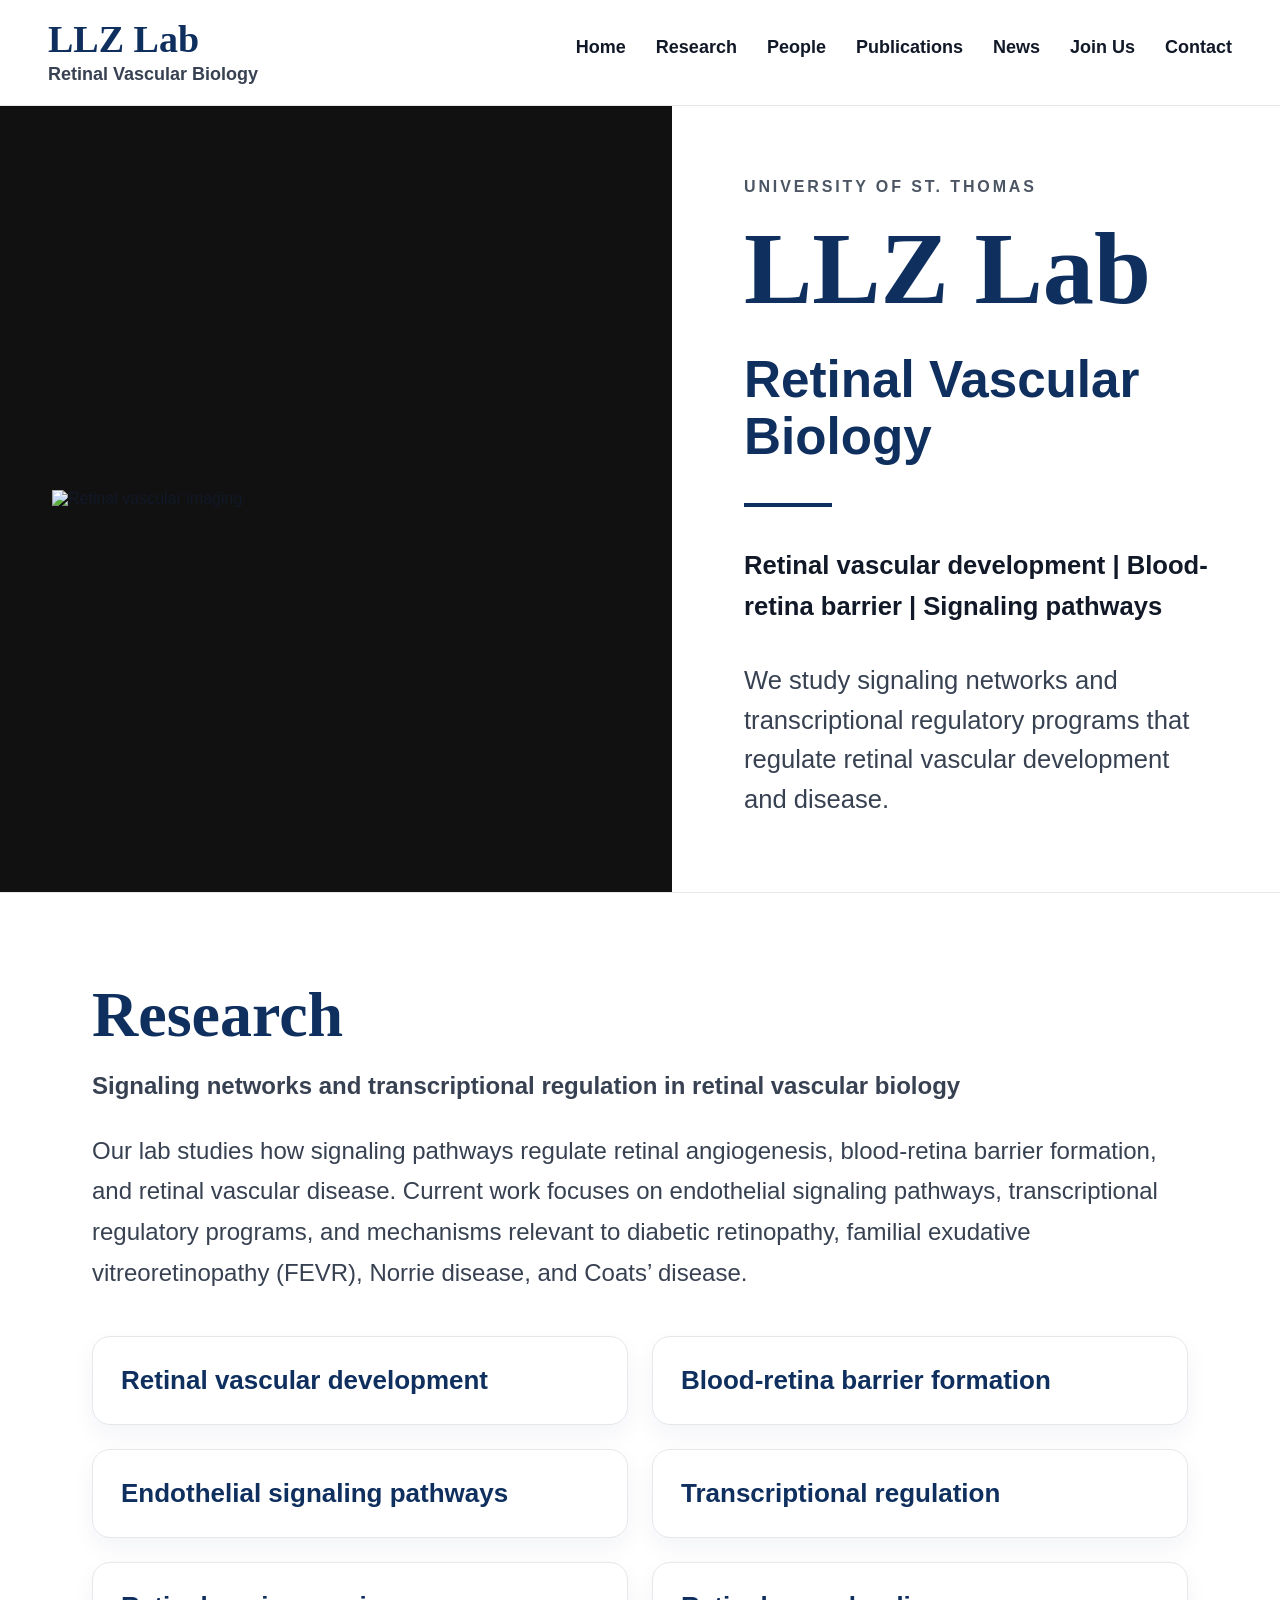
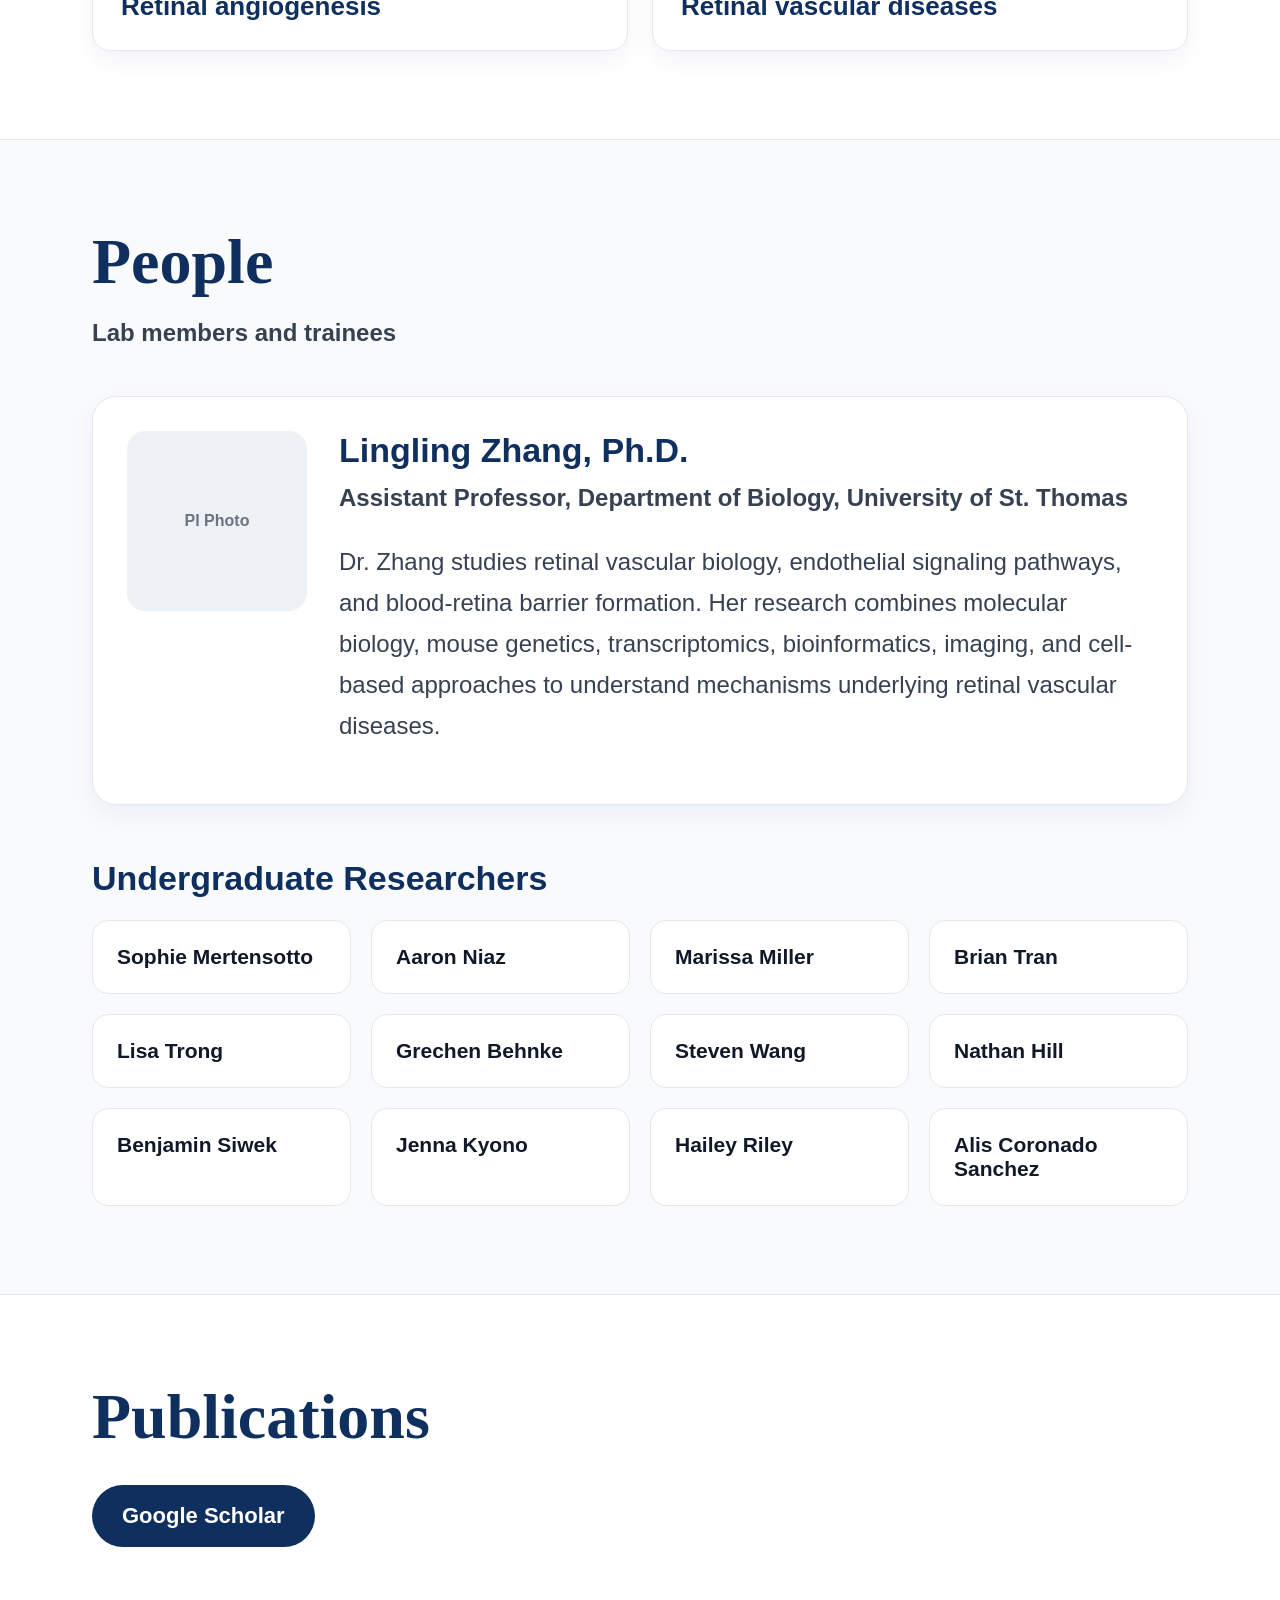
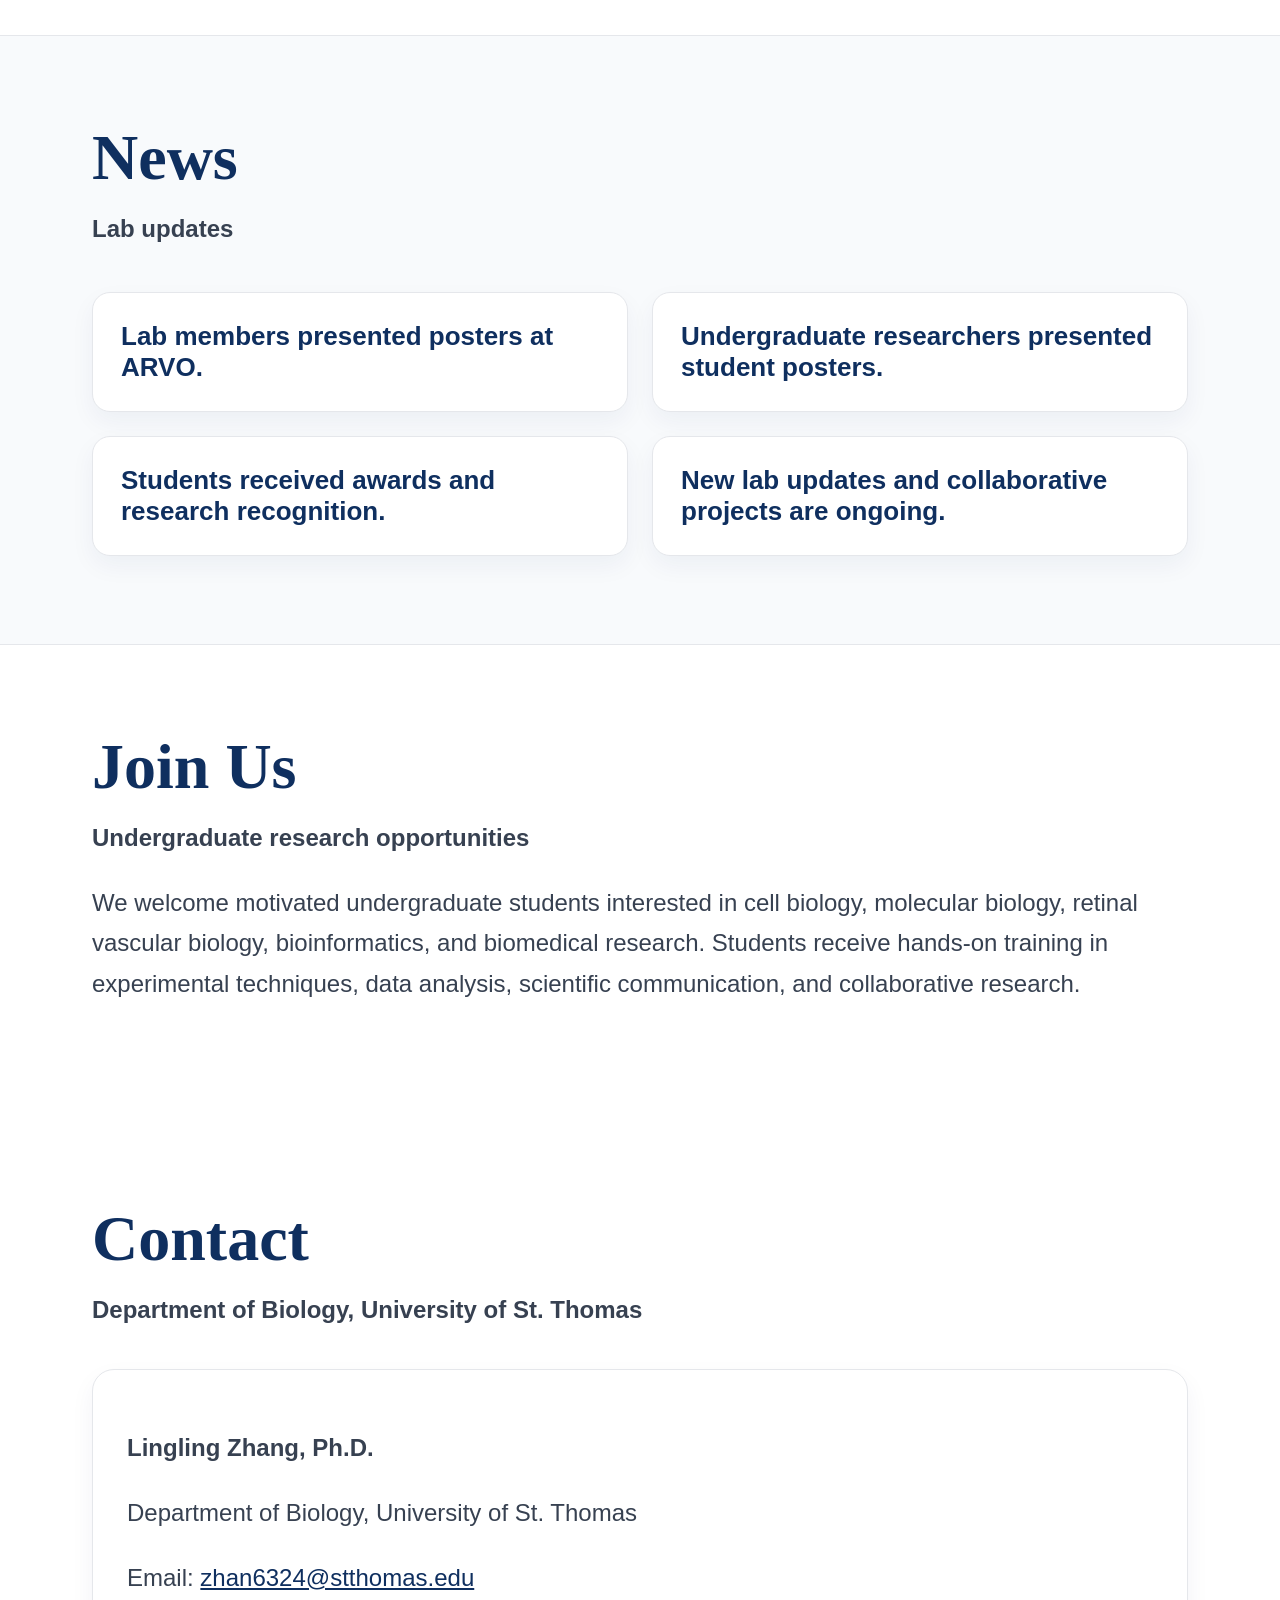
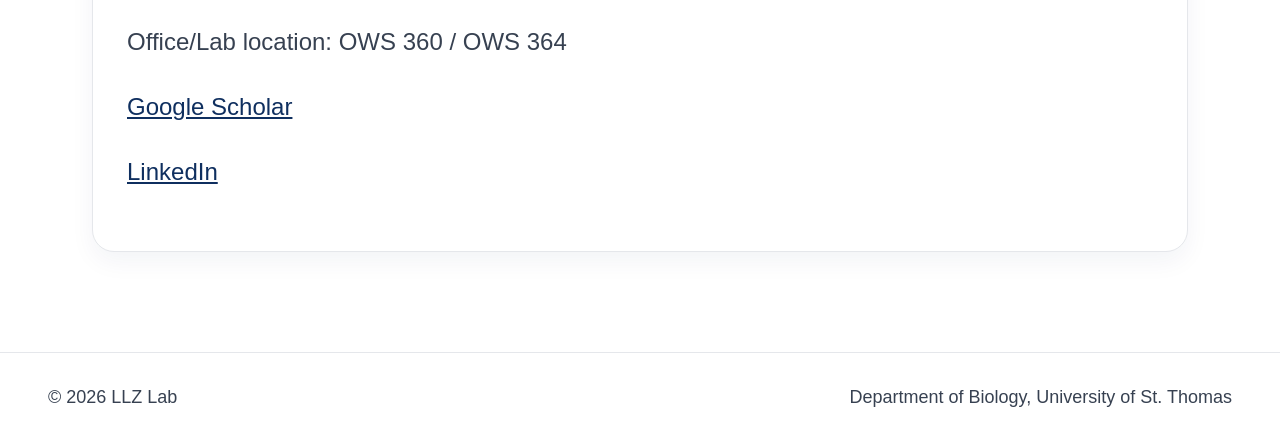
==== index.html @ 6c05ff1f "Add files via upload" ====
<!DOCTYPE html>
<html lang="en">
<head>
  <meta charset="UTF-8" />
  <meta name="viewport" content="width=device-width, initial-scale=1.0" />
  <title>LLZ Lab | Retinal Vascular Biology</title>
  <meta name="description" content="LLZ Lab studies retinal vascular development, blood-retina barrier formation, and signaling pathways regulating retinal vascular diseases." />
  <link rel="stylesheet" href="style.css" />
</head>
<body>
  <header class="site-header">
    <a class="brand" href="#home" aria-label="LLZ Lab home">
      <span class="brand-title">LLZ Lab</span>
      <span class="brand-subtitle">Retinal Vascular Biology</span>
    </a>
    <nav class="nav" aria-label="Main navigation">
      <a href="#home">Home</a>
      <a href="#research">Research</a>
      <a href="#people">People</a>
      <a href="#publications">Publications</a>
      <a href="#news">News</a>
      <a href="#join">Join Us</a>
      <a href="#contact">Contact</a>
    </nav>
  </header>

  <main>
    <section id="home" class="hero">
      <div class="hero-image-wrap">
        <img src="images/retinal-vascular-image.png" alt="Retinal vascular imaging" class="hero-image" />
      </div>
      <div class="hero-content">
        <p class="eyebrow">University of St. Thomas</p>
        <h1>LLZ Lab</h1>
        <h2>Retinal Vascular Biology</h2>
        <div class="rule"></div>
        <p class="tagline">Retinal vascular development | Blood-retina barrier | Signaling pathways</p>
        <p class="mission">We study signaling networks and transcriptional regulatory programs that regulate retinal vascular development and disease.</p>
      </div>
    </section>

    <section id="research" class="section">
      <div class="section-header">
        <h2>Research</h2>
        <p>Signaling networks and transcriptional regulation in retinal vascular biology</p>
      </div>
      <p class="section-text">Our lab studies how signaling pathways regulate retinal angiogenesis, blood-retina barrier formation, and retinal vascular disease. Current work focuses on endothelial signaling pathways, transcriptional regulatory programs, and mechanisms relevant to diabetic retinopathy, familial exudative vitreoretinopathy (FEVR), Norrie disease, and Coats’ disease.</p>
      <div class="cards two-col">
        <article class="card">Retinal vascular development</article>
        <article class="card">Blood-retina barrier formation</article>
        <article class="card">Endothelial signaling pathways</article>
        <article class="card">Transcriptional regulation</article>
        <article class="card">Retinal angiogenesis</article>
        <article class="card">Retinal vascular diseases</article>
      </div>
    </section>

    <section id="people" class="section alt">
      <div class="section-header">
        <h2>People</h2>
        <p>Lab members and trainees</p>
      </div>
      <article class="pi-card">
        <div class="photo-placeholder">PI Photo</div>
        <div>
          <h3>Lingling Zhang, Ph.D.</h3>
          <p class="role">Assistant Professor, Department of Biology, University of St. Thomas</p>
          <p>Dr. Zhang studies retinal vascular biology, endothelial signaling pathways, and blood-retina barrier formation. Her research combines molecular biology, mouse genetics, transcriptomics, bioinformatics, imaging, and cell-based approaches to understand mechanisms underlying retinal vascular diseases.</p>
        </div>
      </article>
      <h3 class="subsection-title">Undergraduate Researchers</h3>
      <div class="people-grid">
        <div class="person">Sophie Mertensotto</div>
        <div class="person">Aaron Niaz</div>
        <div class="person">Marissa Miller</div>
        <div class="person">Brian Tran</div>
        <div class="person">Lisa Trong</div>
        <div class="person">Grechen Behnke</div>
        <div class="person">Steven Wang</div>
        <div class="person">Nathan Hill</div>
        <div class="person">Benjamin Siwek</div>
        <div class="person">Jenna Kyono</div>
        <div class="person">Hailey Riley</div>
        <div class="person">Alis Coronado Sanchez</div>
      </div>
    </section>

    <section id="publications" class="section">
      <div class="section-header">
        <h2>Publications</h2>
      </div>
      <a class="button" href="https://scholar.google.com/citations?user=-zM5AM4AAAAJ&hl=en" target="_blank" rel="noopener noreferrer">Google Scholar</a>
    </section>

    <section id="news" class="section alt">
      <div class="section-header">
        <h2>News</h2>
        <p>Lab updates</p>
      </div>
      <div class="cards two-col">
        <article class="card">Lab members presented posters at ARVO.</article>
        <article class="card">Undergraduate researchers presented student posters.</article>
        <article class="card">Students received awards and research recognition.</article>
        <article class="card">New lab updates and collaborative projects are ongoing.</article>
      </div>
    </section>

    <section id="join" class="section">
      <div class="section-header">
        <h2>Join Us</h2>
        <p>Undergraduate research opportunities</p>
      </div>
      <p class="section-text">We welcome motivated undergraduate students interested in cell biology, molecular biology, retinal vascular biology, bioinformatics, and biomedical research. Students receive hands-on training in experimental techniques, data analysis, scientific communication, and collaborative research.</p>
    </section>

    <section id="contact" class="section contact-section">
      <div class="section-header">
        <h2>Contact</h2>
        <p>Department of Biology, University of St. Thomas</p>
      </div>
      <div class="contact-box">
        <p><strong>Lingling Zhang, Ph.D.</strong></p>
        <p>Department of Biology, University of St. Thomas</p>
        <p>Email: <a href="mailto:zhan6324@stthomas.edu">zhan6324@stthomas.edu</a></p>
        <p>Office/Lab location: OWS 360 / OWS 364</p>
        <p><a href="https://scholar.google.com/citations?user=-zM5AM4AAAAJ&hl=en" target="_blank" rel="noopener noreferrer">Google Scholar</a></p>
        <p><a href="https://www.linkedin.com/in/lingling-zhang-99877634/" target="_blank" rel="noopener noreferrer">LinkedIn</a></p>
      </div>
    </section>
  </main>

  <footer class="footer">
    <p>© 2026 LLZ Lab</p>
    <p>Department of Biology, University of St. Thomas</p>
  </footer>
</body>
</html>
---- style.css ----
:root {
  --blue: #0f2f5f;
  --blue-dark: #081d3d;
  --text: #111827;
  --muted: #4b5563;
  --line: #e5e7eb;
  --soft: #f8fafc;
}

* { box-sizing: border-box; }
html { scroll-behavior: smooth; }
body {
  margin: 0;
  font-family: Arial, Helvetica, sans-serif;
  color: var(--text);
  background: white;
}

.site-header {
  position: sticky;
  top: 0;
  z-index: 10;
  display: flex;
  align-items: center;
  justify-content: space-between;
  gap: 24px;
  padding: 20px 48px;
  background: rgba(255, 255, 255, 0.96);
  border-bottom: 1px solid var(--line);
  backdrop-filter: blur(8px);
}

.brand { text-decoration: none; color: inherit; }
.brand-title {
  display: block;
  font-family: Georgia, 'Times New Roman', serif;
  font-size: 38px;
  font-weight: 700;
  color: var(--blue);
  line-height: 1;
}
.brand-subtitle {
  display: block;
  margin-top: 6px;
  font-size: 18px;
  font-weight: 600;
  color: #374151;
}

.nav { display: flex; gap: 30px; align-items: center; flex-wrap: wrap; }
.nav a {
  color: #111827;
  font-size: 18px;
  font-weight: 700;
  text-decoration: none;
  border-bottom: 3px solid transparent;
  padding-bottom: 8px;
}
.nav a:hover { color: var(--blue); border-bottom-color: var(--blue); }

.hero {
  display: grid;
  grid-template-columns: 1.05fr 0.95fr;
  min-height: 720px;
  border-bottom: 1px solid var(--line);
}
.hero-image-wrap {
  display: flex;
  align-items: center;
  justify-content: center;
  padding: 52px;
  background: #111;
  overflow: hidden;
}
.hero-image {
  width: 100%;
  height: auto;
  max-height: 640px;
  object-fit: contain;
  display: block;
}
.hero-content {
  display: flex;
  flex-direction: column;
  justify-content: center;
  padding: 72px;
  background: #fff;
}
.eyebrow {
  margin: 0 0 22px;
  font-size: 16px;
  letter-spacing: 0.18em;
  text-transform: uppercase;
  font-weight: 800;
  color: var(--muted);
}
.hero h1 {
  margin: 0;
  font-family: Georgia, 'Times New Roman', serif;
  color: var(--blue);
  font-size: clamp(62px, 8vw, 104px);
  line-height: 1;
}
.hero h2 {
  margin: 32px 0 0;
  color: var(--blue);
  font-size: clamp(34px, 4vw, 54px);
  line-height: 1.1;
}
.rule { width: 88px; height: 4px; background: var(--blue); margin-top: 38px; }
.tagline {
  margin: 38px 0 0;
  font-size: clamp(22px, 2vw, 28px);
  font-weight: 700;
  line-height: 1.6;
}
.mission {
  margin: 34px 0 0;
  max-width: 820px;
  color: #374151;
  font-size: clamp(22px, 2vw, 28px);
  line-height: 1.55;
}

.section {
  max-width: 1180px;
  margin: 0 auto;
  padding: 88px 42px;
}
.alt {
  max-width: none;
  padding-left: calc((100% - 1180px) / 2 + 42px);
  padding-right: calc((100% - 1180px) / 2 + 42px);
  background: var(--soft);
  border-top: 1px solid var(--line);
  border-bottom: 1px solid var(--line);
}
.section-header h2 {
  margin: 0;
  font-family: Georgia, 'Times New Roman', serif;
  font-size: clamp(44px, 5vw, 68px);
  line-height: 1.05;
  color: var(--blue);
}
.section-header p {
  margin: 18px 0 0;
  color: #374151;
  font-size: clamp(24px, 2.5vw, 34px);
  font-weight: 700;
  line-height: 1.25;
}
.section-text, .section p, .pi-card p, .contact-box p {
  font-size: 24px;
  line-height: 1.7;
  color: #374151;
}

.cards { margin-top: 42px; display: grid; gap: 24px; }
.two-col { grid-template-columns: repeat(2, minmax(0, 1fr)); }
.card {
  padding: 28px;
  background: white;
  border: 1px solid var(--line);
  border-radius: 18px;
  box-shadow: 0 10px 25px rgba(15, 47, 95, 0.05);
  font-size: 26px;
  font-weight: 700;
  color: var(--blue);
}

.pi-card {
  display: grid;
  grid-template-columns: 180px 1fr;
  gap: 32px;
  align-items: start;
  margin-top: 42px;
  padding: 34px;
  background: white;
  border: 1px solid var(--line);
  border-radius: 24px;
  box-shadow: 0 10px 25px rgba(15, 47, 95, 0.05);
}
.photo-placeholder {
  display: flex;
  align-items: center;
  justify-content: center;
  width: 180px;
  height: 180px;
  border-radius: 18px;
  background: #eef2f7;
  color: #6b7280;
  font-weight: 700;
}
.pi-card h3, .subsection-title {
  margin: 0;
  font-size: 34px;
  color: var(--blue);
}
.role { margin-top: 8px; font-weight: 700; }
.subsection-title { margin-top: 54px; margin-bottom: 22px; }
.people-grid {
  display: grid;
  grid-template-columns: repeat(4, minmax(0, 1fr));
  gap: 20px;
}
.person {
  padding: 24px;
  background: white;
  border: 1px solid var(--line);
  border-radius: 16px;
  font-size: 21px;
  font-weight: 700;
  color: var(--text);
}

.button {
  display: inline-block;
  margin-top: 34px;
  padding: 18px 30px;
  border-radius: 999px;
  background: var(--blue);
  color: white;
  font-size: 22px;
  font-weight: 700;
  text-decoration: none;
}
.button:hover { background: var(--blue-dark); }

.contact-section { padding-bottom: 100px; }
.contact-box {
  margin-top: 38px;
  padding: 34px;
  border: 1px solid var(--line);
  border-radius: 22px;
  background: white;
  box-shadow: 0 10px 25px rgba(15, 47, 95, 0.05);
}
a { color: var(--blue); }

.footer {
  display: flex;
  justify-content: space-between;
  gap: 24px;
  padding: 34px 48px;
  border-top: 1px solid var(--line);
  color: #374151;
  font-size: 18px;
  flex-wrap: wrap;
}
.footer p { margin: 0; }

@media (max-width: 980px) {
  .site-header { align-items: flex-start; flex-direction: column; padding: 20px 28px; }
  .nav { gap: 18px; }
  .hero { grid-template-columns: 1fr; }
  .hero-image-wrap { padding: 28px; }
  .hero-content { padding: 52px 32px; }
  .two-col, .people-grid { grid-template-columns: 1fr; }
  .pi-card { grid-template-columns: 1fr; }
  .alt { padding-left: 32px; padding-right: 32px; }
}
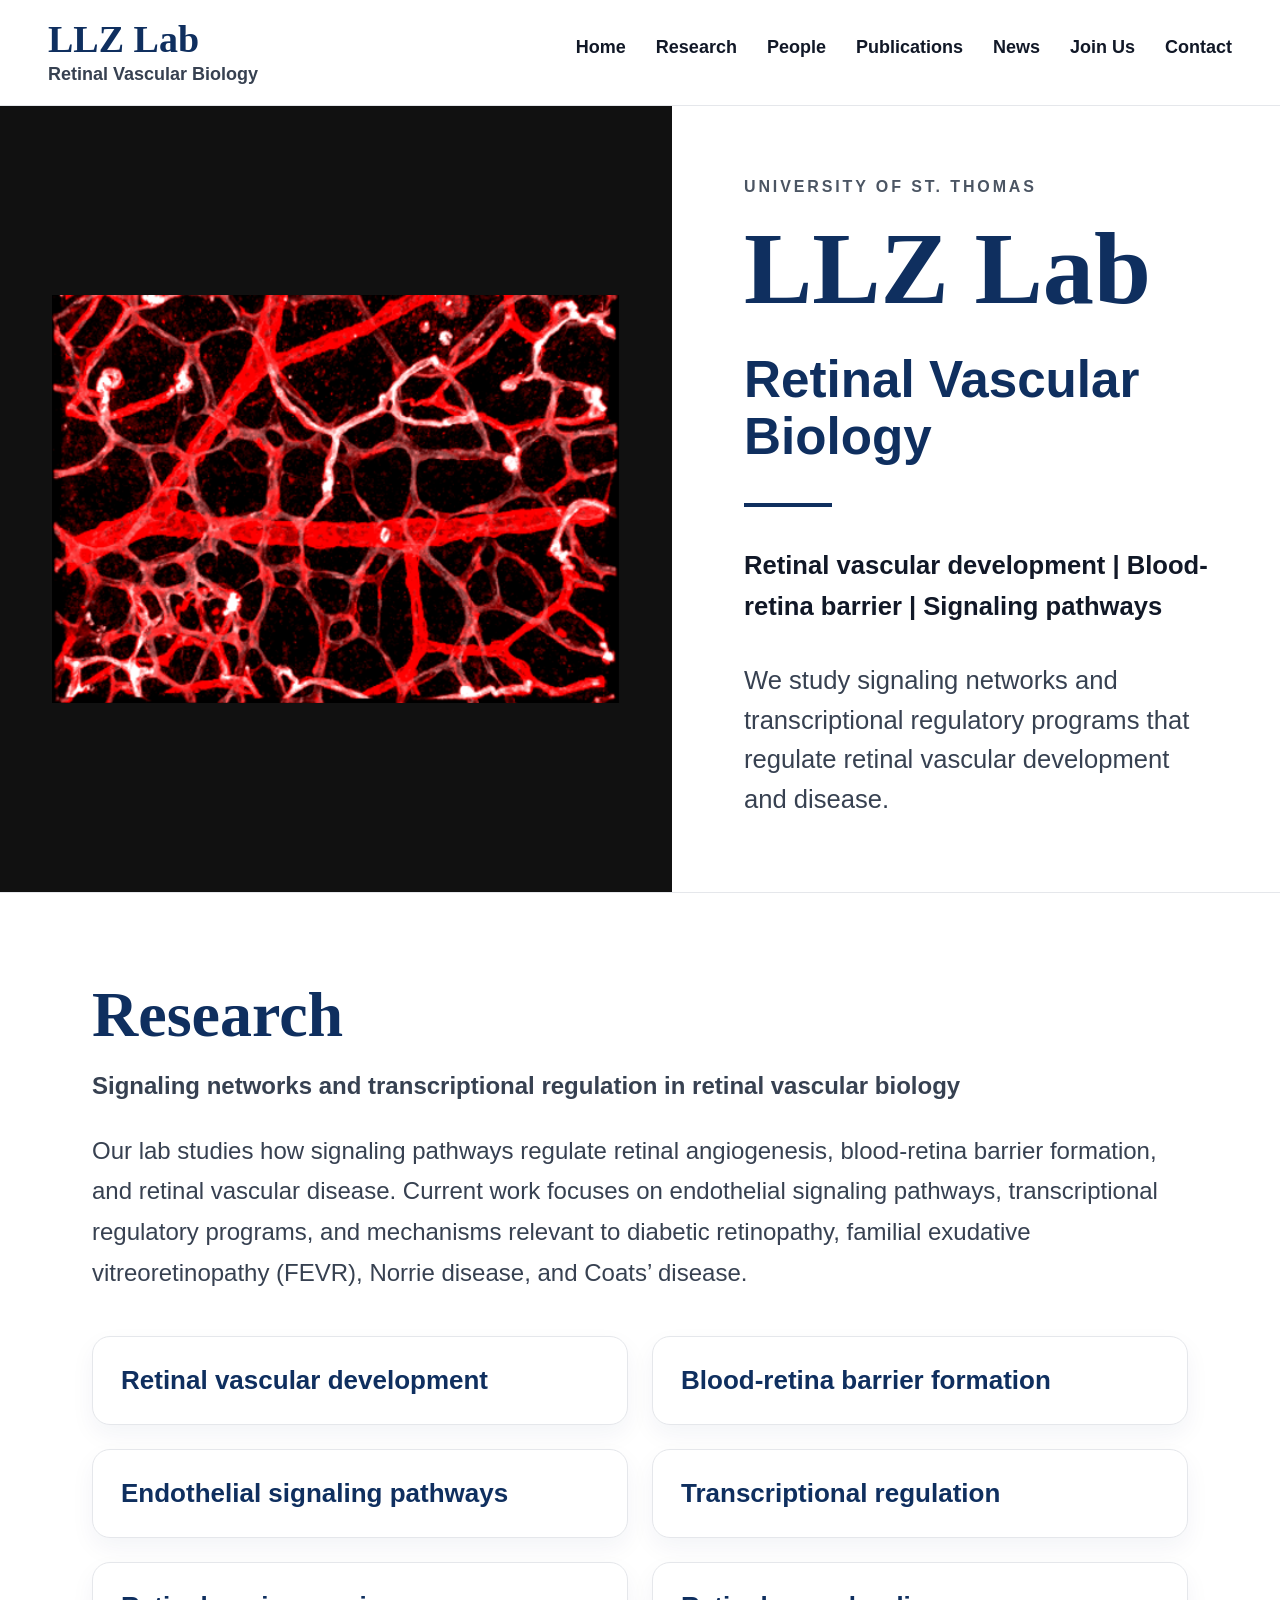
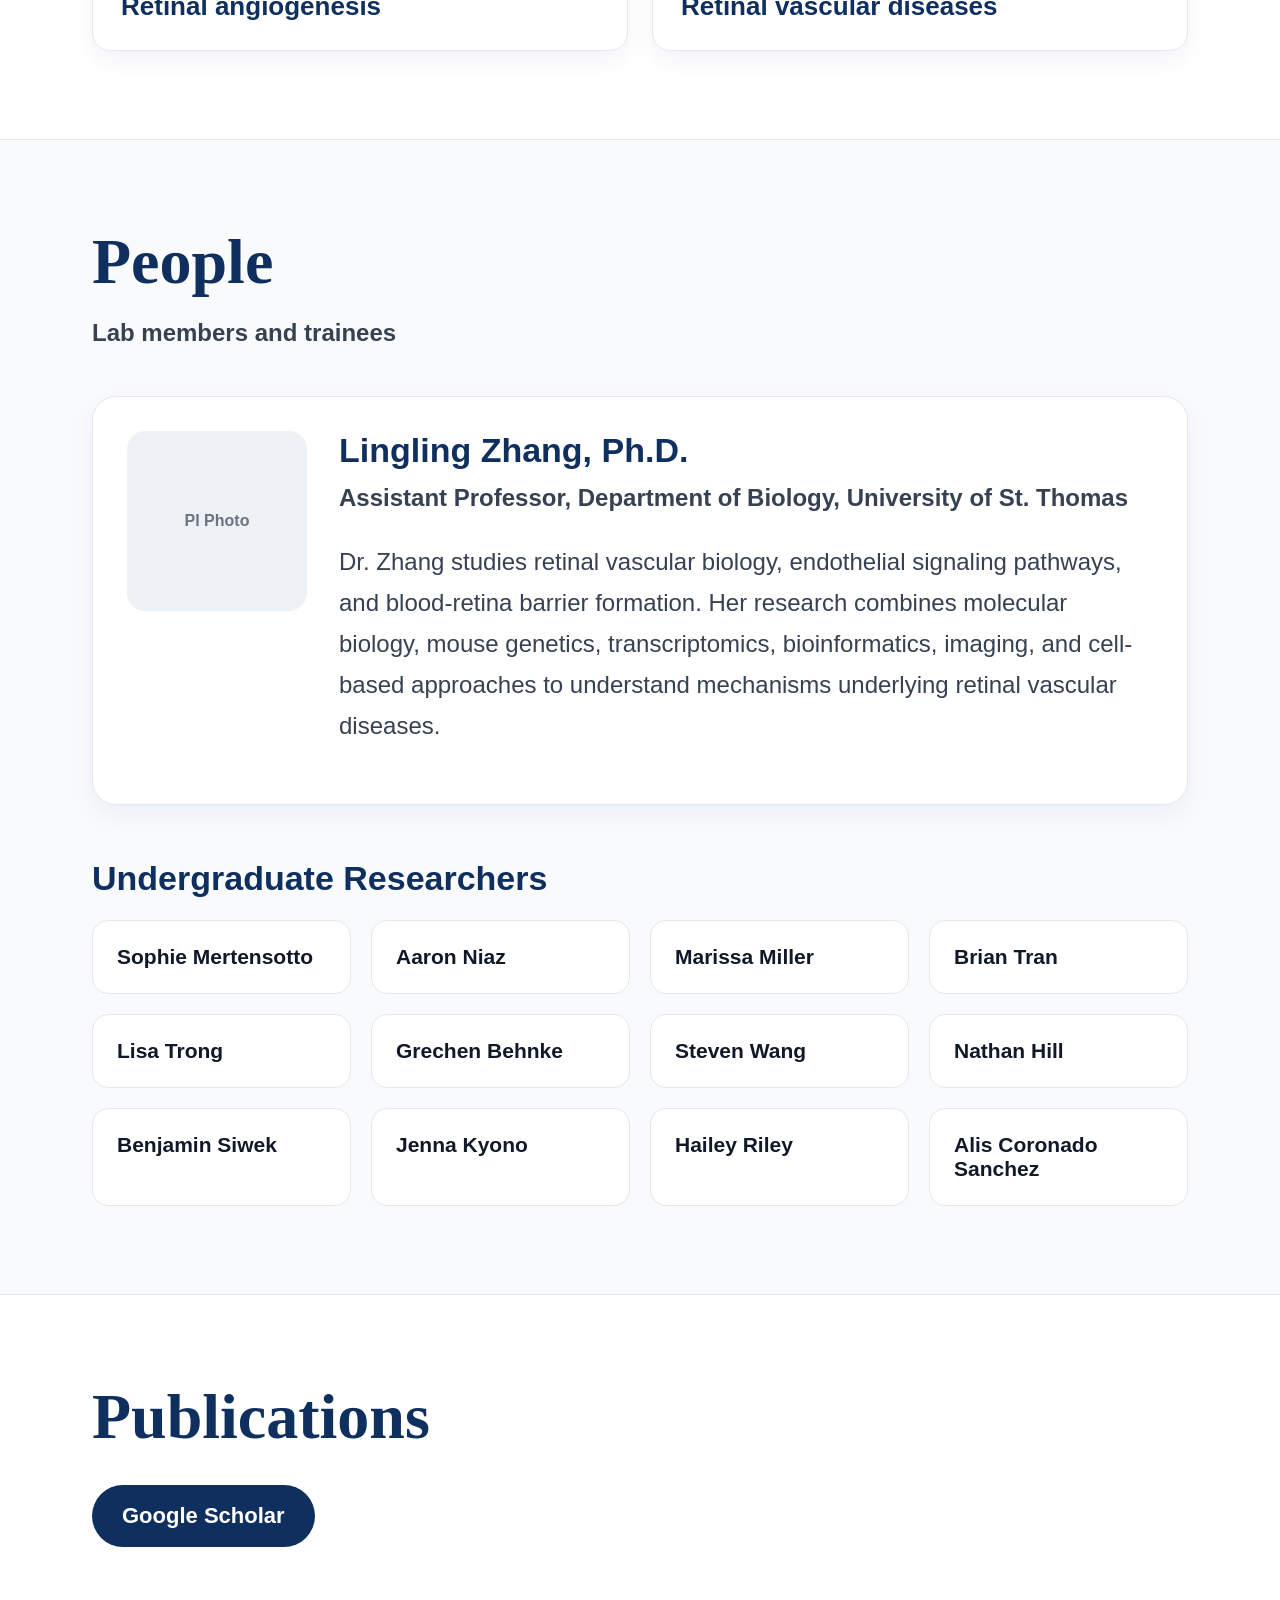
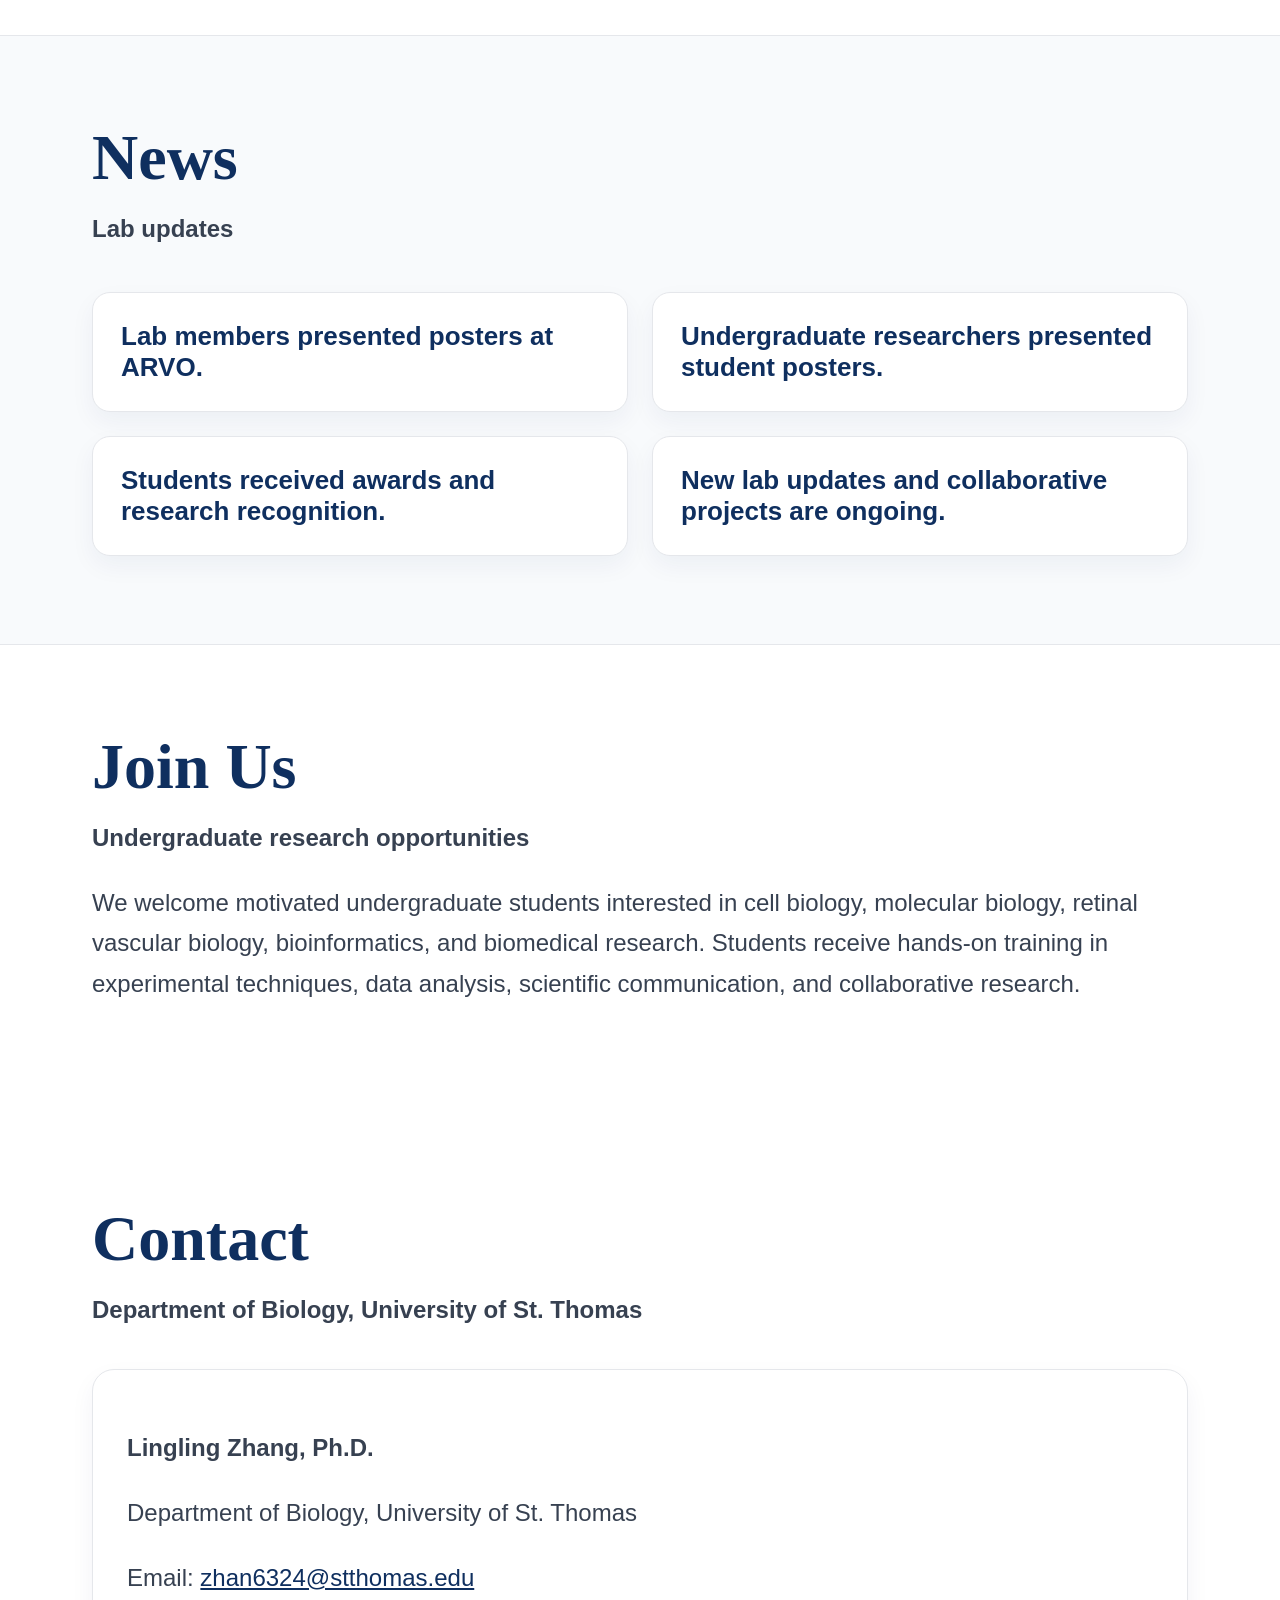
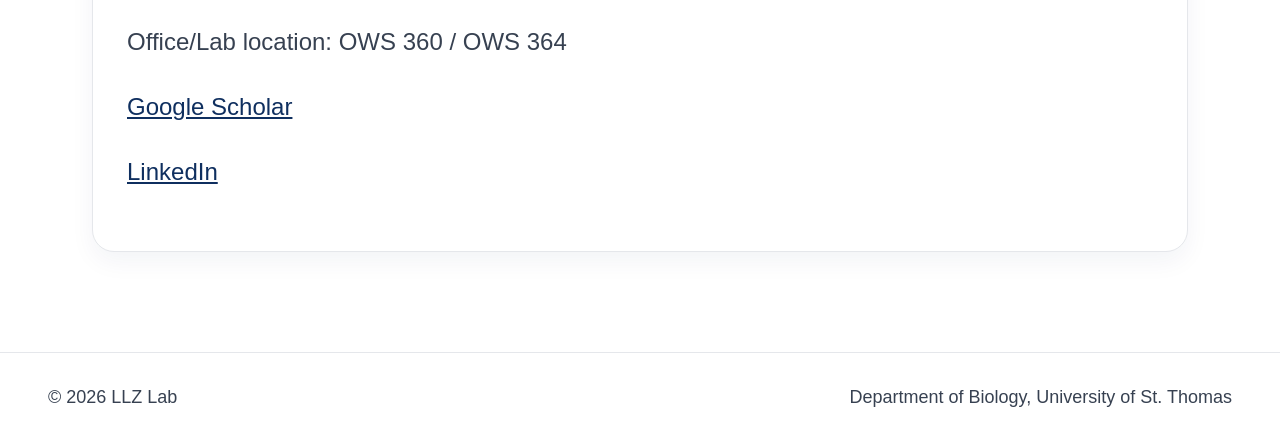
==== commit b1335915: "Update index.html" ====
--- a/index.html
+++ b/index.html
@@ -27,7 +27,7 @@
   <main>
     <section id="home" class="hero">
       <div class="hero-image-wrap">
-        <img src="images/retinal-vascular-image.png" alt="Retinal vascular imaging" class="hero-image" />
+        <img src="retinal-vascular-image.png" alt="Retinal vascular imaging" class="hero-image" />
       </div>
       <div class="hero-content">
         <p class="eyebrow">University of St. Thomas</p>
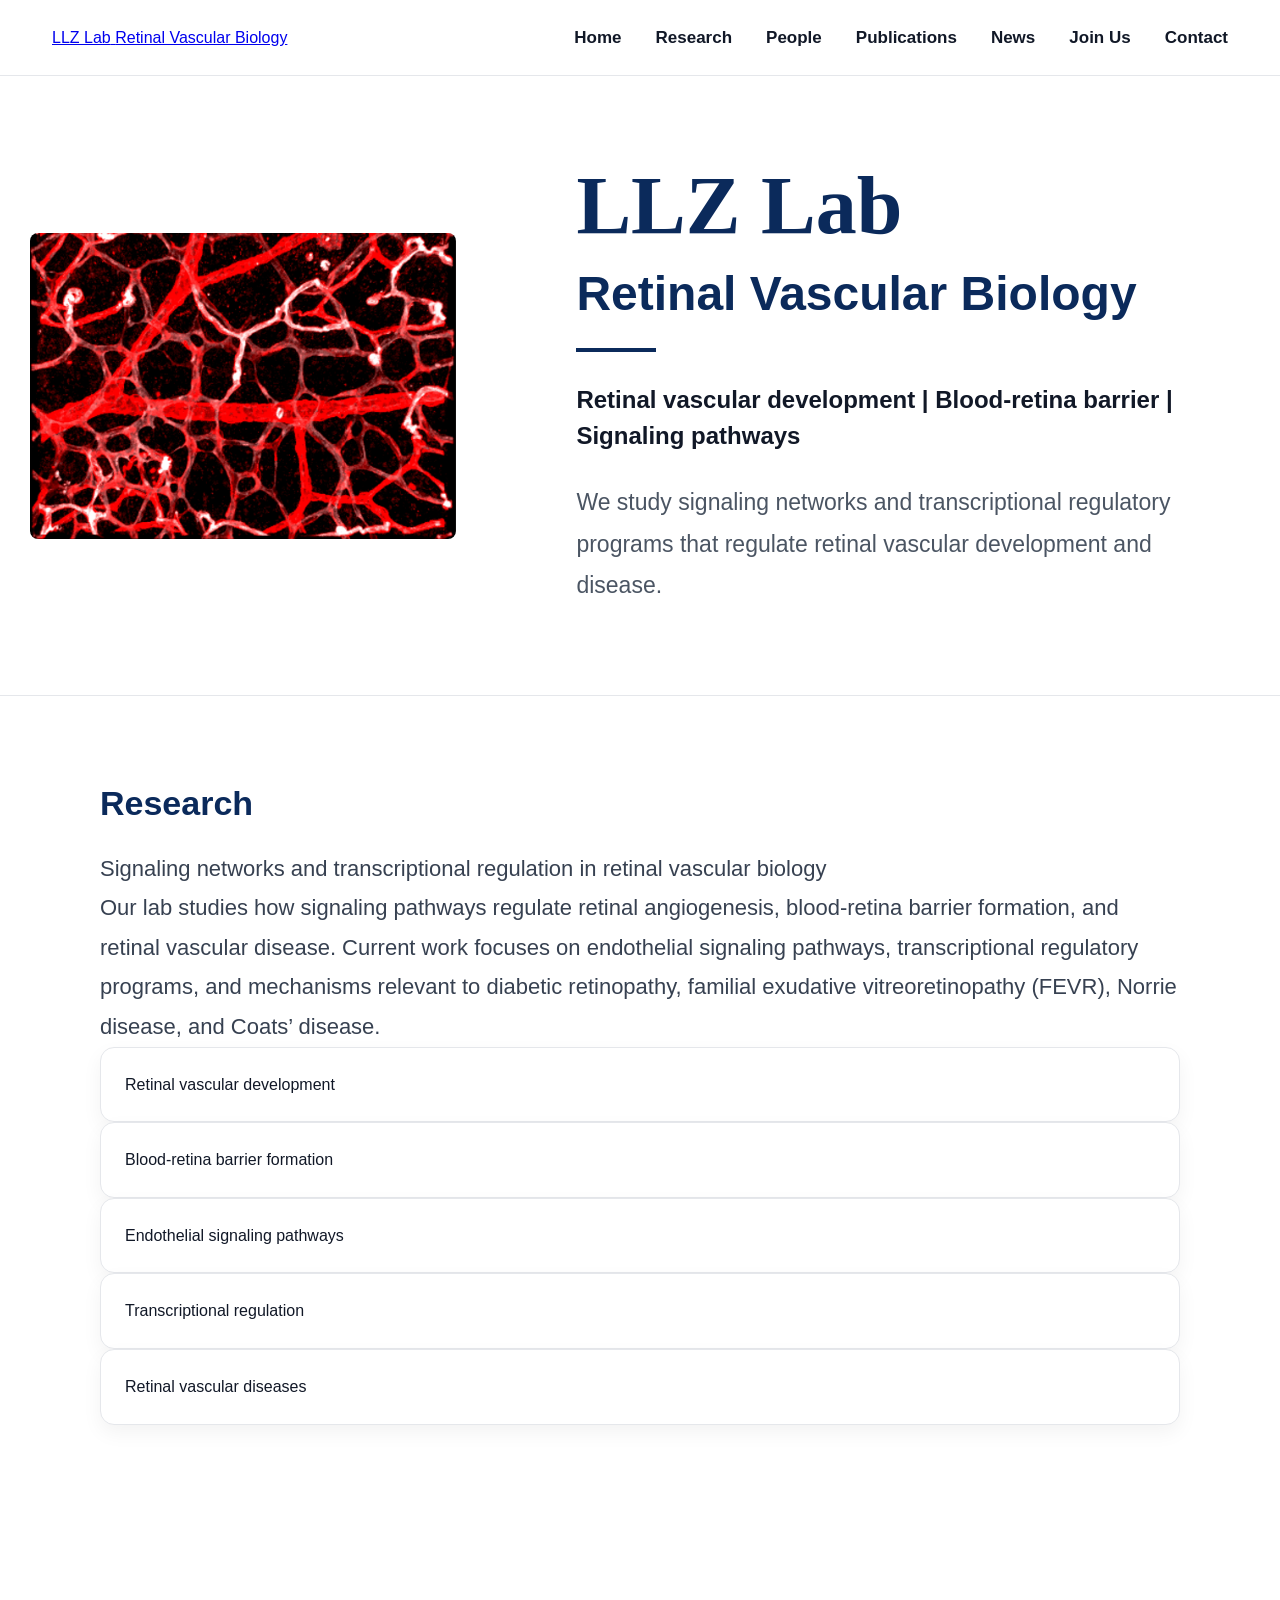
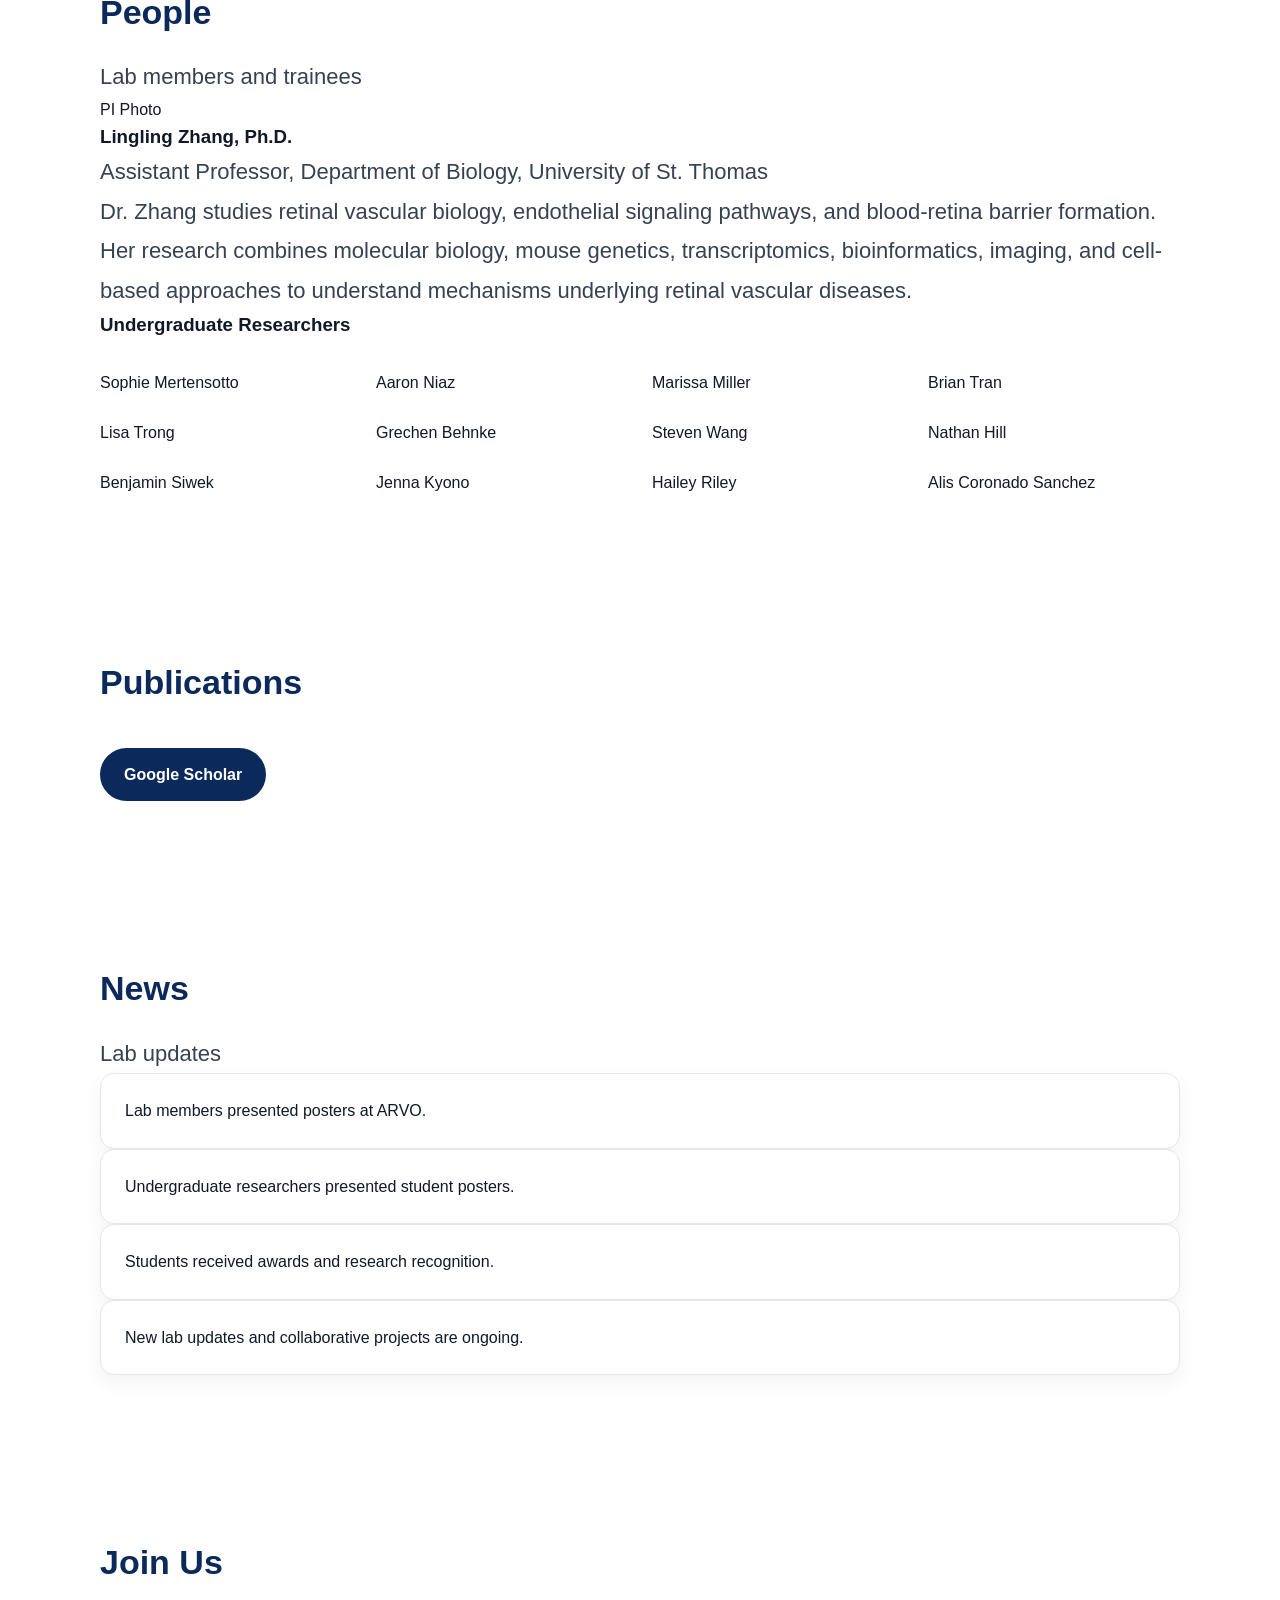
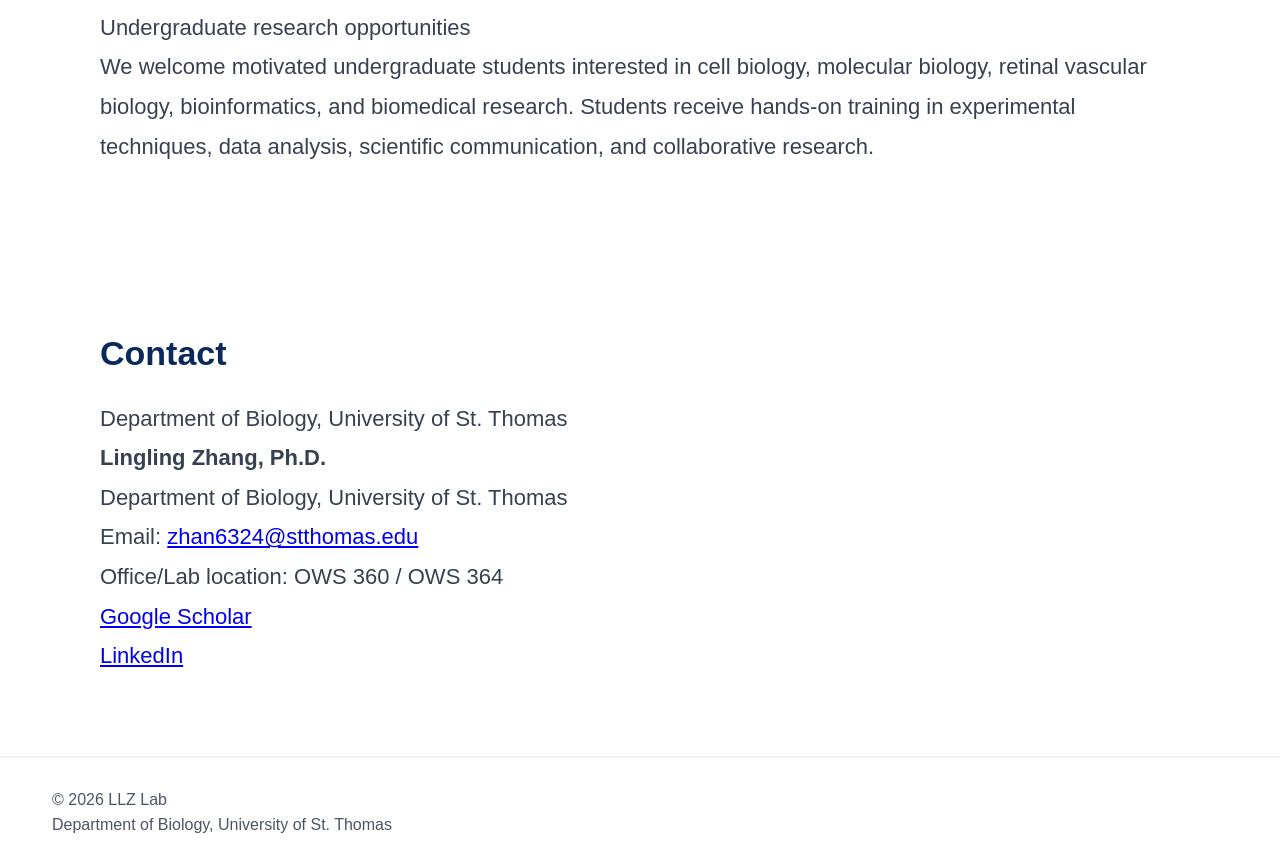
==== commit be48c6a7: "Update index.html" ====
--- a/index.html
+++ b/index.html
@@ -50,7 +50,6 @@
         <article class="card">Blood-retina barrier formation</article>
         <article class="card">Endothelial signaling pathways</article>
         <article class="card">Transcriptional regulation</article>
-        <article class="card">Retinal angiogenesis</article>
         <article class="card">Retinal vascular diseases</article>
       </div>
     </section>
--- a/style.css
+++ b/style.css
@@ -1,261 +1,310 @@
-:root {
-  --blue: #0f2f5f;
-  --blue-dark: #081d3d;
-  --text: #111827;
-  --muted: #4b5563;
-  --line: #e5e7eb;
-  --soft: #f8fafc;
-}
-
-* { box-sizing: border-box; }
-html { scroll-behavior: smooth; }
+* {
+  margin: 0;
+  padding: 0;
+  box-sizing: border-box;
+  }
+
 body {
-  margin: 0;
-  font-family: Arial, Helvetica, sans-serif;
-  color: var(--text);
-  background: white;
-}
-
-.site-header {
-  position: sticky;
-  top: 0;
-  z-index: 10;
-  display: flex;
-  align-items: center;
-  justify-content: space-between;
-  gap: 24px;
-  padding: 20px 48px;
-  background: rgba(255, 255, 255, 0.96);
-  border-bottom: 1px solid var(--line);
-  backdrop-filter: blur(8px);
-}
-
-.brand { text-decoration: none; color: inherit; }
-.brand-title {
-  display: block;
-  font-family: Georgia, 'Times New Roman', serif;
-  font-size: 38px;
-  font-weight: 700;
-  color: var(--blue);
-  line-height: 1;
-}
-.brand-subtitle {
-  display: block;
-  margin-top: 6px;
-  font-size: 18px;
-  font-weight: 600;
-  color: #374151;
-}
-
-.nav { display: flex; gap: 30px; align-items: center; flex-wrap: wrap; }
-.nav a {
-  color: #111827;
-  font-size: 18px;
-  font-weight: 700;
-  text-decoration: none;
-  border-bottom: 3px solid transparent;
-  padding-bottom: 8px;
-}
-.nav a:hover { color: var(--blue); border-bottom-color: var(--blue); }
+font-family: Arial, Helvetica, sans-serif;
+background: #ffffff;
+color: #111827;
+line-height: 1.6;
+}
+
+/* =========================
+Header
+========================= */
+
+header {
+display: flex;
+justify-content: space-between;
+align-items: center;
+padding: 24px 52px;
+border-bottom: 1px solid #e5e7eb;
+background: white;
+}
+
+.logo h1 {
+font-family: Georgia, serif;
+font-size: 42px;
+color: #0b2a5b;
+margin-bottom: 4px;
+}
+
+.logo p {
+font-size: 18px;
+color: #374151;
+font-weight: 600;
+}
+
+nav {
+display: flex;
+gap: 34px;
+}
+
+nav a {
+text-decoration: none;
+color: #111827;
+font-size: 17px;
+font-weight: 700;
+}
+
+nav a:hover {
+color: #0b2a5b;
+}
+
+/* =========================
+Homepage Hero
+========================= */
 
 .hero {
-  display: grid;
-  grid-template-columns: 1.05fr 0.95fr;
-  min-height: 720px;
-  border-bottom: 1px solid var(--line);
-}
+display: grid;
+grid-template-columns: 38% 62%;
+min-height: 620px;
+border-bottom: 1px solid #e5e7eb;
+}
+
 .hero-image-wrap {
-  display: flex;
-  align-items: center;
-  justify-content: center;
-  padding: 52px;
-  background: #111;
-  overflow: hidden;
-}
+display: flex;
+justify-content: center;
+align-items: center;
+background: white;
+padding: 30px;
+}
+
 .hero-image {
-  width: 100%;
-  height: auto;
-  max-height: 640px;
-  object-fit: contain;
-  display: block;
-}
+width: 100%;
+max-width: 460px;
+height: auto;
+border-radius: 8px;
+object-fit: contain;
+}
+
 .hero-content {
-  display: flex;
-  flex-direction: column;
-  justify-content: center;
-  padding: 72px;
-  background: #fff;
-}
+display: flex;
+flex-direction: column;
+justify-content: center;
+padding: 70px 90px;
+}
+
 .eyebrow {
-  margin: 0 0 22px;
-  font-size: 16px;
-  letter-spacing: 0.18em;
-  text-transform: uppercase;
-  font-weight: 800;
-  color: var(--muted);
-}
-.hero h1 {
-  margin: 0;
-  font-family: Georgia, 'Times New Roman', serif;
-  color: var(--blue);
-  font-size: clamp(62px, 8vw, 104px);
-  line-height: 1;
-}
-.hero h2 {
-  margin: 32px 0 0;
-  color: var(--blue);
-  font-size: clamp(34px, 4vw, 54px);
-  line-height: 1.1;
-}
-.rule { width: 88px; height: 4px; background: var(--blue); margin-top: 38px; }
+display: none;
+}
+
+.hero-content h1 {
+font-family: Georgia, serif;
+font-size: 82px;
+line-height: 1;
+color: #0b2a5b;
+margin-bottom: 18px;
+}
+
+.hero-content h2 {
+font-size: 48px;
+line-height: 1.2;
+color: #0b2a5b;
+margin-bottom: 26px;
+}
+
+.rule {
+width: 80px;
+height: 4px;
+background: #0b2a5b;
+margin-bottom: 30px;
+}
+
 .tagline {
-  margin: 38px 0 0;
-  font-size: clamp(22px, 2vw, 28px);
-  font-weight: 700;
-  line-height: 1.6;
-}
+font-size: 24px;
+font-weight: 700;
+color: #111827;
+line-height: 1.5;
+margin-bottom: 28px;
+}
+
 .mission {
-  margin: 34px 0 0;
-  max-width: 820px;
-  color: #374151;
-  font-size: clamp(22px, 2vw, 28px);
-  line-height: 1.55;
-}
-
-.section {
-  max-width: 1180px;
-  margin: 0 auto;
-  padding: 88px 42px;
-}
-.alt {
-  max-width: none;
-  padding-left: calc((100% - 1180px) / 2 + 42px);
-  padding-right: calc((100% - 1180px) / 2 + 42px);
-  background: var(--soft);
-  border-top: 1px solid var(--line);
-  border-bottom: 1px solid var(--line);
-}
-.section-header h2 {
-  margin: 0;
-  font-family: Georgia, 'Times New Roman', serif;
-  font-size: clamp(44px, 5vw, 68px);
-  line-height: 1.05;
-  color: var(--blue);
-}
-.section-header p {
-  margin: 18px 0 0;
-  color: #374151;
-  font-size: clamp(24px, 2.5vw, 34px);
-  font-weight: 700;
-  line-height: 1.25;
-}
-.section-text, .section p, .pi-card p, .contact-box p {
-  font-size: 24px;
-  line-height: 1.7;
-  color: #374151;
-}
-
-.cards { margin-top: 42px; display: grid; gap: 24px; }
-.two-col { grid-template-columns: repeat(2, minmax(0, 1fr)); }
+font-size: 23px;
+line-height: 1.8;
+color: #4b5563;
+max-width: 850px;
+}
+
+/* =========================
+General Sections
+========================= */
+
+main section:not(#home) {
+max-width: 1200px;
+margin: auto;
+padding: 80px 60px;
+}
+
+main section h1 {
+font-family: Georgia, serif;
+font-size: 56px;
+color: #0b2a5b;
+margin-bottom: 24px;
+}
+
+main section h2 {
+font-size: 34px;
+color: #0b2a5b;
+margin-bottom: 18px;
+}
+
+main section p,
+main section li {
+font-size: 22px;
+color: #374151;
+line-height: 1.8;
+}
+
+/* =========================
+Research Cards
+========================= */
+
+.card-grid {
+display: grid;
+grid-template-columns: repeat(auto-fit, minmax(260px, 1fr));
+gap: 24px;
+margin-top: 30px;
+}
+
 .card {
-  padding: 28px;
-  background: white;
-  border: 1px solid var(--line);
-  border-radius: 18px;
-  box-shadow: 0 10px 25px rgba(15, 47, 95, 0.05);
-  font-size: 26px;
-  font-weight: 700;
-  color: var(--blue);
-}
-
-.pi-card {
-  display: grid;
-  grid-template-columns: 180px 1fr;
-  gap: 32px;
-  align-items: start;
-  margin-top: 42px;
-  padding: 34px;
-  background: white;
-  border: 1px solid var(--line);
-  border-radius: 24px;
-  box-shadow: 0 10px 25px rgba(15, 47, 95, 0.05);
-}
-.photo-placeholder {
-  display: flex;
-  align-items: center;
-  justify-content: center;
-  width: 180px;
-  height: 180px;
-  border-radius: 18px;
-  background: #eef2f7;
-  color: #6b7280;
-  font-weight: 700;
-}
-.pi-card h3, .subsection-title {
-  margin: 0;
-  font-size: 34px;
-  color: var(--blue);
-}
-.role { margin-top: 8px; font-weight: 700; }
-.subsection-title { margin-top: 54px; margin-bottom: 22px; }
+border: 1px solid #e5e7eb;
+border-radius: 14px;
+padding: 24px;
+background: white;
+box-shadow: 0 8px 20px rgba(0,0,0,0.05);
+}
+
+.card h3 {
+color: #0b2a5b;
+margin-bottom: 10px;
+}
+
+/* =========================
+People
+========================= */
+
 .people-grid {
-  display: grid;
-  grid-template-columns: repeat(4, minmax(0, 1fr));
-  gap: 20px;
-}
-.person {
-  padding: 24px;
-  background: white;
-  border: 1px solid var(--line);
-  border-radius: 16px;
-  font-size: 21px;
-  font-weight: 700;
-  color: var(--text);
-}
-
-.button {
-  display: inline-block;
-  margin-top: 34px;
-  padding: 18px 30px;
-  border-radius: 999px;
-  background: var(--blue);
-  color: white;
-  font-size: 22px;
-  font-weight: 700;
-  text-decoration: none;
-}
-.button:hover { background: var(--blue-dark); }
-
-.contact-section { padding-bottom: 100px; }
-.contact-box {
-  margin-top: 38px;
-  padding: 34px;
-  border: 1px solid var(--line);
-  border-radius: 22px;
-  background: white;
-  box-shadow: 0 10px 25px rgba(15, 47, 95, 0.05);
-}
-a { color: var(--blue); }
-
-.footer {
-  display: flex;
-  justify-content: space-between;
-  gap: 24px;
-  padding: 34px 48px;
-  border-top: 1px solid var(--line);
-  color: #374151;
-  font-size: 18px;
-  flex-wrap: wrap;
-}
-.footer p { margin: 0; }
-
-@media (max-width: 980px) {
-  .site-header { align-items: flex-start; flex-direction: column; padding: 20px 28px; }
-  .nav { gap: 18px; }
-  .hero { grid-template-columns: 1fr; }
-  .hero-image-wrap { padding: 28px; }
-  .hero-content { padding: 52px 32px; }
-  .two-col, .people-grid { grid-template-columns: 1fr; }
-  .pi-card { grid-template-columns: 1fr; }
-  .alt { padding-left: 32px; padding-right: 32px; }
-}
+display: grid;
+grid-template-columns: repeat(auto-fit, minmax(220px, 1fr));
+gap: 24px;
+margin-top: 30px;
+}
+
+.person-card {
+border: 1px solid #e5e7eb;
+border-radius: 14px;
+padding: 20px;
+text-align: center;
+background: white;
+}
+
+.person-photo {
+width: 100%;
+aspect-ratio: 1;
+background: #f3f4f6;
+border-radius: 10px;
+margin-bottom: 15px;
+}
+
+.person-name {
+font-size: 20px;
+font-weight: 700;
+}
+
+/* =========================
+Buttons
+========================= */
+
+.button,
+.scholar-button {
+display: inline-block;
+padding: 14px 24px;
+background: #0b2a5b;
+color: white;
+text-decoration: none;
+border-radius: 999px;
+font-weight: 700;
+margin-top: 20px;
+}
+
+.button:hover,
+.scholar-button:hover {
+background: #123a75;
+}
+
+/* =========================
+Footer
+========================= */
+
+footer {
+border-top: 1px solid #e5e7eb;
+padding: 30px 52px;
+color: #4b5563;
+font-size: 16px;
+background: white;
+}
+
+footer a {
+color: #0b2a5b;
+text-decoration: none;
+}
+
+footer a:hover {
+text-decoration: underline;
+}
+
+/* =========================
+Mobile
+========================= */
+
+@media (max-width: 900px) {
+
+header {
+flex-direction: column;
+align-items: flex-start;
+gap: 18px;
+}
+
+nav {
+flex-wrap: wrap;
+gap: 18px;
+}
+
+.hero {
+grid-template-columns: 1fr;
+}
+
+.hero-image-wrap {
+padding: 20px;
+}
+
+.hero-image {
+max-width: 500px;
+}
+
+.hero-content {
+padding: 40px;
+}
+
+.hero-content h1 {
+font-size: 56px;
+}
+
+.hero-content h2 {
+font-size: 36px;
+}
+
+.tagline {
+font-size: 20px;
+}
+
+.mission {
+font-size: 19px;
+}
+
+main section:not(#home) {
+padding: 50px 30px;
+}
